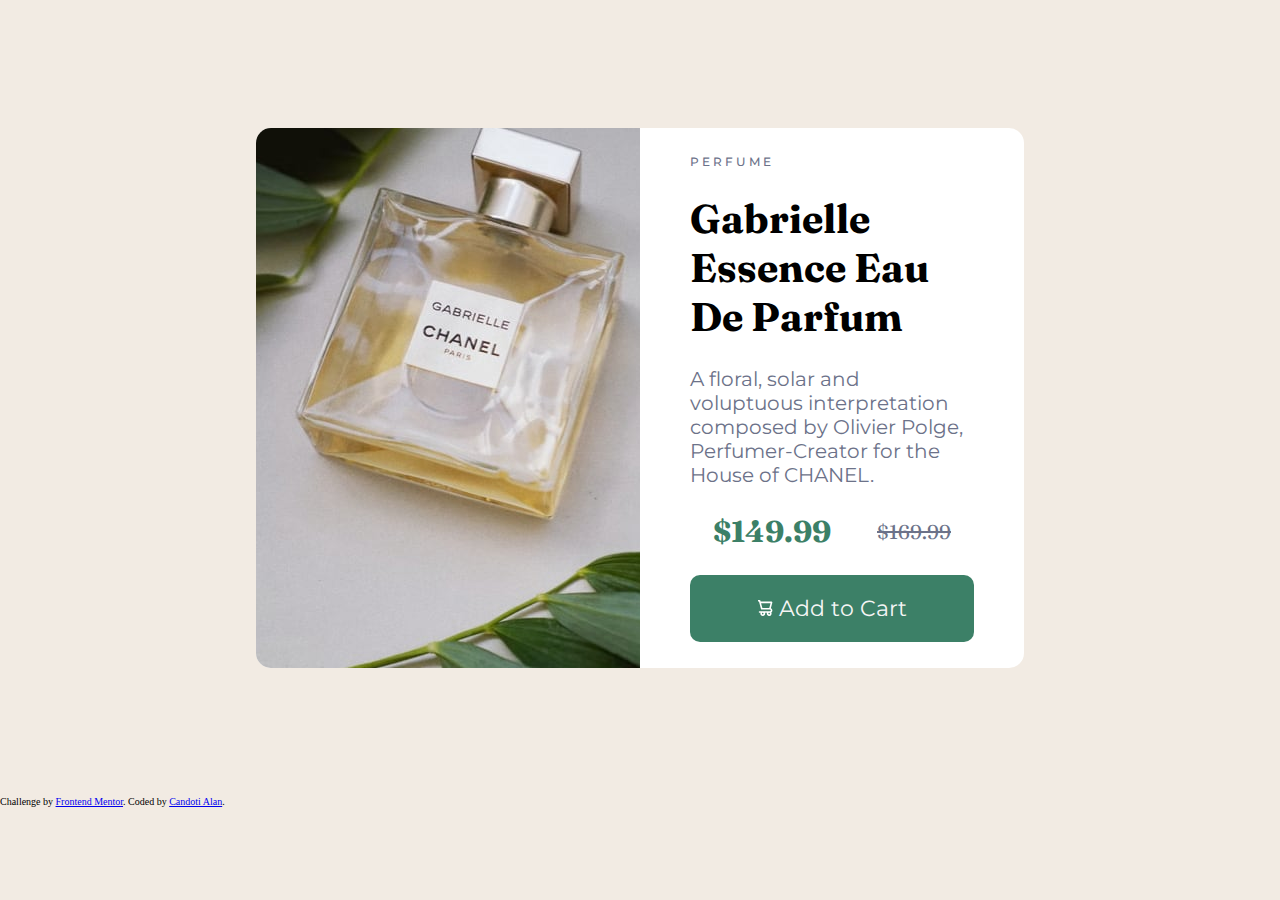
==== index.html @ ca22461c "final" ====
<!DOCTYPE html>
<html lang="en">

<head>
  <meta charset="UTF-8">
  <meta name="viewport" content="width=device-width, initial-scale=1.0">
  <link rel="icon" type="image/png" sizes="32x32" href="./images/favicon-32x32.png">
  <title>Frontend Mentor | Product preview card component</title>
  <link rel="stylesheet" href="/css/styles.css">
</head>

<body>

  <main>

    <!-- Main container-->

    <section class="container">

      <!--Image-->

      <article class="img">

        <div class="image"></div>

      </article>

      <!--Parfum info-->

      <article class="info">

        <!--Titles-->

        <p class="parfum">P E R F U M E</p>

        <h1 class="title">Gabrielle Essence Eau De Parfum</h1>

        <!--Description-->

        <p class="description">A floral, solar and voluptuous interpretation composed by Olivier Polge,
          Perfumer-Creator for the House of CHANEL.</p>

        <!--Prices-->

        <div class="prices">
          <h2 class="discount">$149.99</h2>
          <span class="price">$169.99</span>
        </div>

        <!--Add to Cart button-->

        <span class="cart"><img src="/img/icon-cart.svg" alt="cart"> Add to Cart</span>

      </article>

    </section>

  </main>

  <div class="attribution">
    Challenge by <a href="https://www.frontendmentor.io?ref=challenge" target="_blank">Frontend Mentor</a>.
    Coded by <a href="https://www.frontendmentor.io/profile/alsenn" target="_blank">Candoti Alan</a>.
  </div>

</body>

</html>
---- css/styles.css ----
/*Font Link*/

@import url('https://fonts.googleapis.com/css2?family=Fraunces:ital,opsz,wght@0,9..144,500;0,9..144,700;1,9..144,700&family=Montserrat:ital,wght@0,500;0,700;1,500;1,700&display=swap');

/*General styles*/

* {
    box-sizing: border-box;
    margin: 0;
    padding: 0;
}


html {
    font-size: 62.5%;
}

body {
    background-color: var(--cream);
}

body p {
    font-size: 1.4rem;
}

.info h3,
.info p,
.cart {
    font-family: 'Montserrat', sans-serif;
}

.info h1,
.info .prices {
    font-family: 'Fraunces', serif;
}

/*Vars*/

:root {
    --cream: hsl(30, 38%, 92%);
    --dCyan: hsl(158, 36%, 37%);
    --dGBlue: hsl(228, 12%, 48%);
    --vDBlue: hsl(212, 21%, 14%);
    --white: hsl(0, 0%, 100%);
}

/*Main*/

.container {
    background-color: var(--white);
    border-radius: 15px;
    display: flex;
    justify-content: center;
    height: 60vh;
    margin: 10% auto;
    width: 60vw;
}

/*Image*/

.img {
    height: 60vh;
}

.img .image {
    background-image: url(/img/imgD.jpg);
    background-position: 50%;
    border-radius: 15px 0 0 15px;
    height: 60vh;
    width: 30vw;
}

/*Parfum Description*/

/*Titles*/

.info {
    display: flex;
    flex-flow: column nowrap;
    justify-content: space-evenly;
    padding: 0 5rem;
    width: 30vw;
}

.info .parfum {
    color: var(--dGBlue);
    font-size: 1.2rem;
    font-weight: 500;
}

.info h1 {
    font-size: 4rem;
}

/*Description*/

.info .description {
    color: var(--dGBlue);
    font-size: 2rem;
}

/*Price*/

.info .prices {
    align-items: center;
    display: flex;
    justify-content: space-around;
}

.info .prices h2 {
    color: var(--dCyan);
    display: inline;
    font-size: 3rem;
}


.info .prices .price {
    color: var(--dGBlue);
    font-size: 2rem;
    text-decoration: line-through;
}

/*Add to cart button*/

.info .cart {
    color: whitesmoke;
    background-color: var(--dCyan);
    border-radius: 10px;
    font-size: 2.2rem;
    padding: 2rem 1rem;
    text-align: center;
    transition: all 1s;
}

.info .cart:hover {
    background-color: var(--vDBlue);
    cursor: pointer;
}

/*Media query to [iPhone SE (375px x 667px]*/

@media screen and (max-width: 375px) {

    .container {
        flex-flow: row wrap;
        height: 95vh;
        margin: 6% auto;
        width: 90vw;
    }

    .img {
        height: 35vh;
    }

    .img .image {
        background-position: 0;
        background-size: cover;
        border-radius: 15px 15px 0 0;
        height: 35vh;
        width: 90vw;
    }

    .info {
        flex-flow: column nowrap;
        height: 80vw;
        justify-content: space-between;
        padding: 0 2rem;
        width: 90vw;
    }

    .info .description {
        color: var(--dGBlue);
        font-size: 1.3rem;
        line-height: 2rem;
    }

    .info h1 {
        font-size: 3rem;
    }

    .info .prices {
        justify-content: space-between;
        width: 70%;
    }


    .info .prices h2 {
        font-size: 3rem;
    }

    .info .prices .price {
        font-size: 1.5rem;
    }

    .info .cart {
        font-size: 1.5rem;
        padding: 1.5rem 1rem;
    }
}
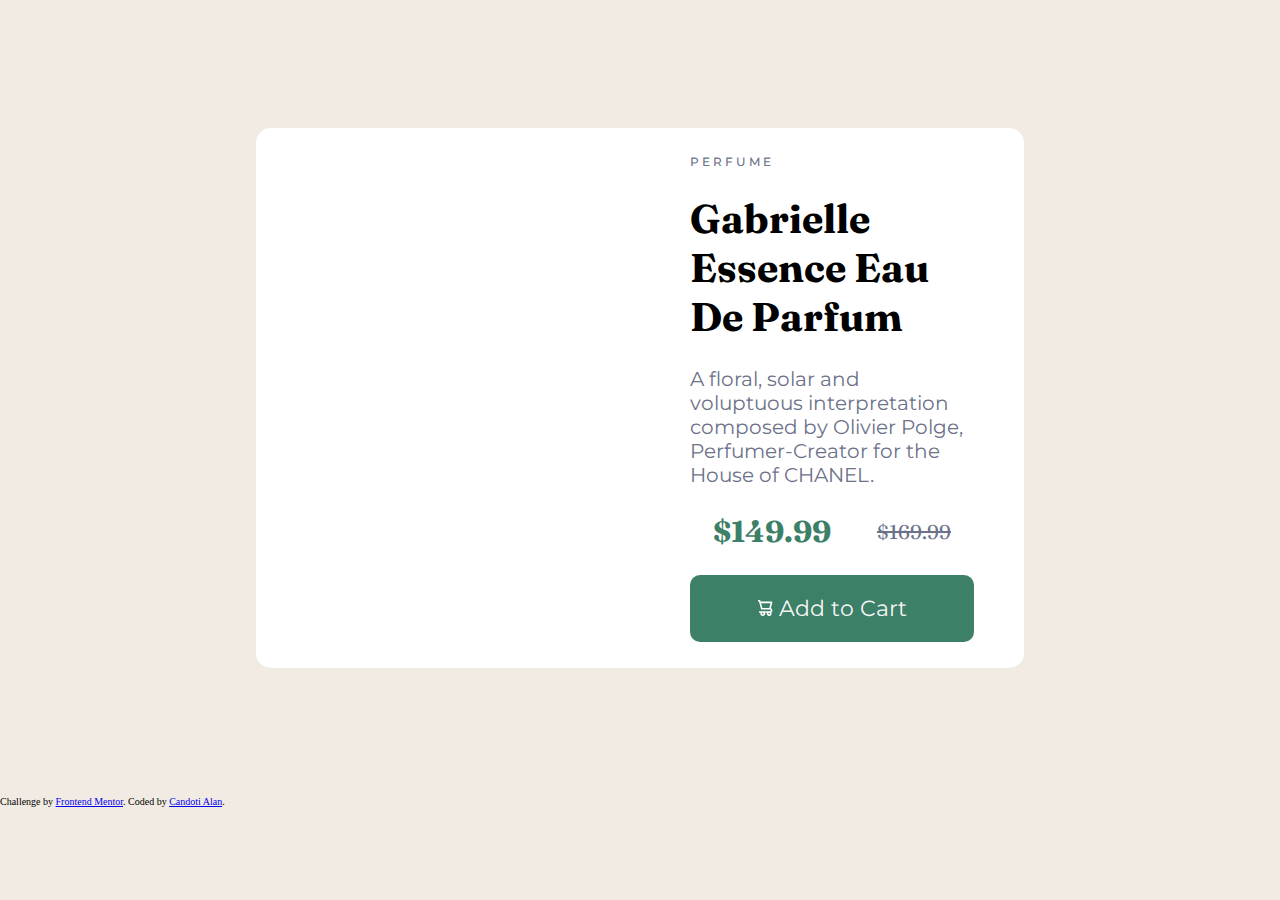
==== commit 00500083: "Update index.html" ====
--- a/index.html
+++ b/index.html
@@ -1,67 +1,67 @@
-<!DOCTYPE html>
-<html lang="en">
-
-<head>
-  <meta charset="UTF-8">
-  <meta name="viewport" content="width=device-width, initial-scale=1.0">
-  <link rel="icon" type="image/png" sizes="32x32" href="./images/favicon-32x32.png">
-  <title>Frontend Mentor | Product preview card component</title>
-  <link rel="stylesheet" href="/css/styles.css">
-</head>
-
-<body>
-
-  <main>
-
-    <!-- Main container-->
-
-    <section class="container">
-
-      <!--Image-->
-
-      <article class="img">
-
-        <div class="image"></div>
-
-      </article>
-
-      <!--Parfum info-->
-
-      <article class="info">
-
-        <!--Titles-->
-
-        <p class="parfum">P E R F U M E</p>
-
-        <h1 class="title">Gabrielle Essence Eau De Parfum</h1>
-
-        <!--Description-->
-
-        <p class="description">A floral, solar and voluptuous interpretation composed by Olivier Polge,
-          Perfumer-Creator for the House of CHANEL.</p>
-
-        <!--Prices-->
-
-        <div class="prices">
-          <h2 class="discount">$149.99</h2>
-          <span class="price">$169.99</span>
-        </div>
-
-        <!--Add to Cart button-->
-
-        <span class="cart"><img src="/img/icon-cart.svg" alt="cart"> Add to Cart</span>
-
-      </article>
-
-    </section>
-
-  </main>
-
-  <div class="attribution">
-    Challenge by <a href="https://www.frontendmentor.io?ref=challenge" target="_blank">Frontend Mentor</a>.
-    Coded by <a href="https://www.frontendmentor.io/profile/alsenn" target="_blank">Candoti Alan</a>.
-  </div>
-
-</body>
-
-</html>+<!DOCTYPE html>
+<html lang="en">
+
+<head>
+  <meta charset="UTF-8">
+  <meta name="viewport" content="width=device-width, initial-scale=1.0">
+  <link rel="icon" type="image/png" sizes="32x32" href="./images/favicon-32x32.png">
+  <title>Frontend Mentor | Product preview card component</title>
+  <link rel="stylesheet" href="styles.css">
+</head>
+
+<body>
+
+  <main>
+
+    <!-- Main container-->
+
+    <section class="container">
+
+      <!--Image-->
+
+      <article class="img">
+
+        <div class="image"></div>
+
+      </article>
+
+      <!--Parfum info-->
+
+      <article class="info">
+
+        <!--Titles-->
+
+        <p class="parfum">P E R F U M E</p>
+
+        <h1 class="title">Gabrielle Essence Eau De Parfum</h1>
+
+        <!--Description-->
+
+        <p class="description">A floral, solar and voluptuous interpretation composed by Olivier Polge,
+          Perfumer-Creator for the House of CHANEL.</p>
+
+        <!--Prices-->
+
+        <div class="prices">
+          <h2 class="discount">$149.99</h2>
+          <span class="price">$169.99</span>
+        </div>
+
+        <!--Add to Cart button-->
+
+        <span class="cart"><img src="icon-cart.svg" alt="cart"> Add to Cart</span>
+
+      </article>
+
+    </section>
+
+  </main>
+
+  <div class="attribution">
+    Challenge by <a href="https://www.frontendmentor.io?ref=challenge" target="_blank">Frontend Mentor</a>.
+    Coded by <a href="https://www.frontendmentor.io/profile/alsenn" target="_blank">Candoti Alan</a>.
+  </div>
+
+</body>
+
+</html>
--- a/styles.css
+++ b/styles.css
@@ -0,0 +1,199 @@
+/*Font Link*/
+
+@import url('https://fonts.googleapis.com/css2?family=Fraunces:ital,opsz,wght@0,9..144,500;0,9..144,700;1,9..144,700&family=Montserrat:ital,wght@0,500;0,700;1,500;1,700&display=swap');
+
+/*General styles*/
+
+* {
+    box-sizing: border-box;
+    margin: 0;
+    padding: 0;
+}
+
+
+html {
+    font-size: 62.5%;
+}
+
+body {
+    background-color: var(--cream);
+}
+
+body p {
+    font-size: 1.4rem;
+}
+
+.info h3,
+.info p,
+.cart {
+    font-family: 'Montserrat', sans-serif;
+}
+
+.info h1,
+.info .prices {
+    font-family: 'Fraunces', serif;
+}
+
+/*Vars*/
+
+:root {
+    --cream: hsl(30, 38%, 92%);
+    --dCyan: hsl(158, 36%, 37%);
+    --dGBlue: hsl(228, 12%, 48%);
+    --vDBlue: hsl(212, 21%, 14%);
+    --white: hsl(0, 0%, 100%);
+}
+
+/*Main*/
+
+.container {
+    background-color: var(--white);
+    border-radius: 15px;
+    display: flex;
+    justify-content: center;
+    height: 60vh;
+    margin: 10% auto;
+    width: 60vw;
+}
+
+/*Image*/
+
+.img {
+    height: 60vh;
+}
+
+.img .image {
+    background-image: url(/img/imgD.jpg);
+    background-position: 50%;
+    border-radius: 15px 0 0 15px;
+    height: 60vh;
+    width: 30vw;
+}
+
+/*Parfum Description*/
+
+/*Titles*/
+
+.info {
+    display: flex;
+    flex-flow: column nowrap;
+    justify-content: space-evenly;
+    padding: 0 5rem;
+    width: 30vw;
+}
+
+.info .parfum {
+    color: var(--dGBlue);
+    font-size: 1.2rem;
+    font-weight: 500;
+}
+
+.info h1 {
+    font-size: 4rem;
+}
+
+/*Description*/
+
+.info .description {
+    color: var(--dGBlue);
+    font-size: 2rem;
+}
+
+/*Price*/
+
+.info .prices {
+    align-items: center;
+    display: flex;
+    justify-content: space-around;
+}
+
+.info .prices h2 {
+    color: var(--dCyan);
+    display: inline;
+    font-size: 3rem;
+}
+
+
+.info .prices .price {
+    color: var(--dGBlue);
+    font-size: 2rem;
+    text-decoration: line-through;
+}
+
+/*Add to cart button*/
+
+.info .cart {
+    color: whitesmoke;
+    background-color: var(--dCyan);
+    border-radius: 10px;
+    font-size: 2.2rem;
+    padding: 2rem 1rem;
+    text-align: center;
+    transition: all 1s;
+}
+
+.info .cart:hover {
+    background-color: var(--vDBlue);
+    cursor: pointer;
+}
+
+/*Media query to [iPhone SE (375px x 667px]*/
+
+@media screen and (max-width: 375px) {
+
+    .container {
+        flex-flow: row wrap;
+        height: 95vh;
+        margin: 6% auto;
+        width: 90vw;
+    }
+
+    .img {
+        height: 35vh;
+    }
+
+    .img .image {
+        background-position: 0;
+        background-size: cover;
+        border-radius: 15px 15px 0 0;
+        height: 35vh;
+        width: 90vw;
+    }
+
+    .info {
+        flex-flow: column nowrap;
+        height: 80vw;
+        justify-content: space-between;
+        padding: 0 2rem;
+        width: 90vw;
+    }
+
+    .info .description {
+        color: var(--dGBlue);
+        font-size: 1.3rem;
+        line-height: 2rem;
+    }
+
+    .info h1 {
+        font-size: 3rem;
+    }
+
+    .info .prices {
+        justify-content: space-between;
+        width: 70%;
+    }
+
+
+    .info .prices h2 {
+        font-size: 3rem;
+    }
+
+    .info .prices .price {
+        font-size: 1.5rem;
+    }
+
+    .info .cart {
+        font-size: 1.5rem;
+        padding: 1.5rem 1rem;
+    }
+}